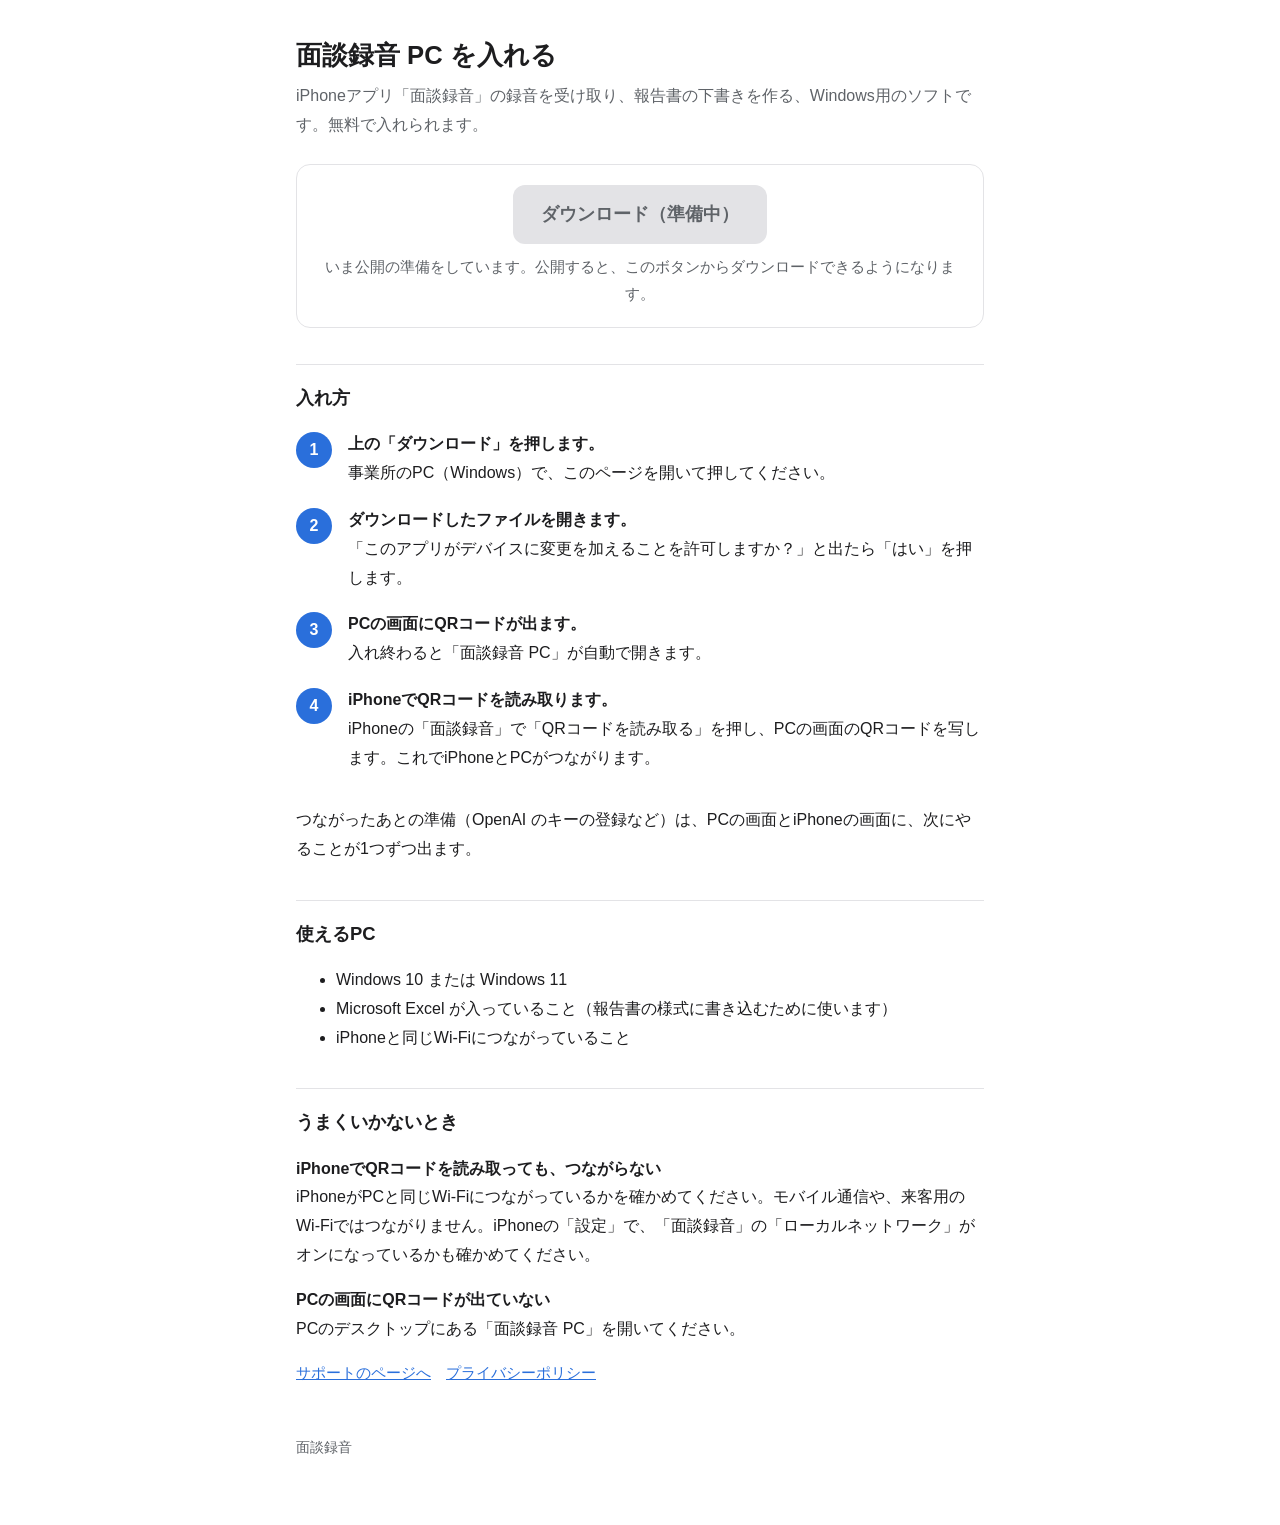
==== pc/index.html @ 1f76a55d "PCソフト「面談録音 PC」の入れ方のページを足す（ダウンロードは準備中）、はじめの設定の説明を新しい流れに合わせる Co-Authored-By: Claude Fable 5.2 <noreply" ====
<!doctype html>
<html lang="ja">
<head>
<meta charset="utf-8">
<meta name="viewport" content="width=device-width, initial-scale=1">
<title>面談録音 PC を入れる</title>
<link rel="stylesheet" href="../style.css">
</head>
<body>
<main>
<h1>面談録音 PC を入れる</h1>
<p class="sub">iPhoneアプリ「面談録音」の録音を受け取り、報告書の下書きを作る、Windows用のソフトです。無料で入れられます。</p>

<div class="download">
<a class="button disabled" aria-disabled="true">ダウンロード（準備中）</a>
<p class="note">いま公開の準備をしています。公開すると、このボタンからダウンロードできるようになります。</p>
</div>

<h2>入れ方</h2>
<ol class="steps">
<li><strong>上の「ダウンロード」を押します。</strong><br>事業所のPC（Windows）で、このページを開いて押してください。</li>
<li><strong>ダウンロードしたファイルを開きます。</strong><br>「このアプリがデバイスに変更を加えることを許可しますか？」と出たら「はい」を押します。</li>
<li><strong>PCの画面にQRコードが出ます。</strong><br>入れ終わると「面談録音 PC」が自動で開きます。</li>
<li><strong>iPhoneでQRコードを読み取ります。</strong><br>iPhoneの「面談録音」で「QRコードを読み取る」を押し、PCの画面のQRコードを写します。これでiPhoneとPCがつながります。</li>
</ol>
<p>つながったあとの準備（OpenAI のキーの登録など）は、PCの画面とiPhoneの画面に、次にやることが1つずつ出ます。</p>

<h2>使えるPC</h2>
<ul>
<li>Windows 10 または Windows 11</li>
<li>Microsoft Excel が入っていること（報告書の様式に書き込むために使います）</li>
<li>iPhoneと同じWi-Fiにつながっていること</li>
</ul>

<h2>うまくいかないとき</h2>
<p><strong>iPhoneでQRコードを読み取っても、つながらない</strong><br>
iPhoneがPCと同じWi-Fiにつながっているかを確かめてください。モバイル通信や、来客用のWi-Fiではつながりません。iPhoneの「設定」で、「面談録音」の「ローカルネットワーク」がオンになっているかも確かめてください。</p>
<p><strong>PCの画面にQRコードが出ていない</strong><br>
PCのデスクトップにある「面談録音 PC」を開いてください。</p>

<nav><a href="../">サポートのページへ</a>　<a href="../privacy.html">プライバシーポリシー</a></nav>
<footer>面談録音</footer>
</main>
</body>
</html>
---- style.css ----
:root { --bg: #ffffff; --text: #1d1d1f; --muted: #5f6368; --line: #e3e3e6; --accent: #2a6fdb; }
@media (prefers-color-scheme: dark) { :root { --bg: #161618; --text: #f2f2f4; --muted: #a8a8ad; --line: #34343a; --accent: #7aa7ff; } }
* { box-sizing: border-box; }
body { margin: 0; background: var(--bg); color: var(--text); font-family: -apple-system, BlinkMacSystemFont, "Hiragino Sans", "Yu Gothic UI", "Meiryo", sans-serif; line-height: 1.8; }
main { max-width: 720px; margin: 0 auto; padding: 32px 16px 64px; }
h1 { font-size: 1.6rem; margin: 0 0 4px; }
h2 { font-size: 1.15rem; margin: 36px 0 8px; padding-top: 16px; border-top: 1px solid var(--line); }
p, li { font-size: 1rem; }
.sub { color: var(--muted); margin: 0 0 24px; }
a { color: var(--accent); }
nav { margin-bottom: 24px; font-size: 0.95rem; }
footer { margin-top: 48px; color: var(--muted); font-size: 0.9rem; }
.download { margin: 24px 0 8px; padding: 20px; border: 1px solid var(--line); border-radius: 14px; text-align: center; }
.button { display: inline-block; padding: 14px 28px; border-radius: 12px; background: var(--accent); color: #fff; font-weight: 700; font-size: 1.1rem; text-decoration: none; }
.button.disabled { background: var(--line); color: var(--muted); cursor: default; }
.note { color: var(--muted); font-size: 0.92rem; margin: 10px 0 0; }
ol.steps { list-style: none; counter-reset: step; padding: 0; }
ol.steps li { counter-increment: step; position: relative; padding: 0 0 18px 52px; }
ol.steps li::before { content: counter(step); position: absolute; left: 0; top: 2px; width: 36px; height: 36px; border-radius: 50%; background: var(--accent); color: #fff; font-weight: 700; display: flex; align-items: center; justify-content: center; }
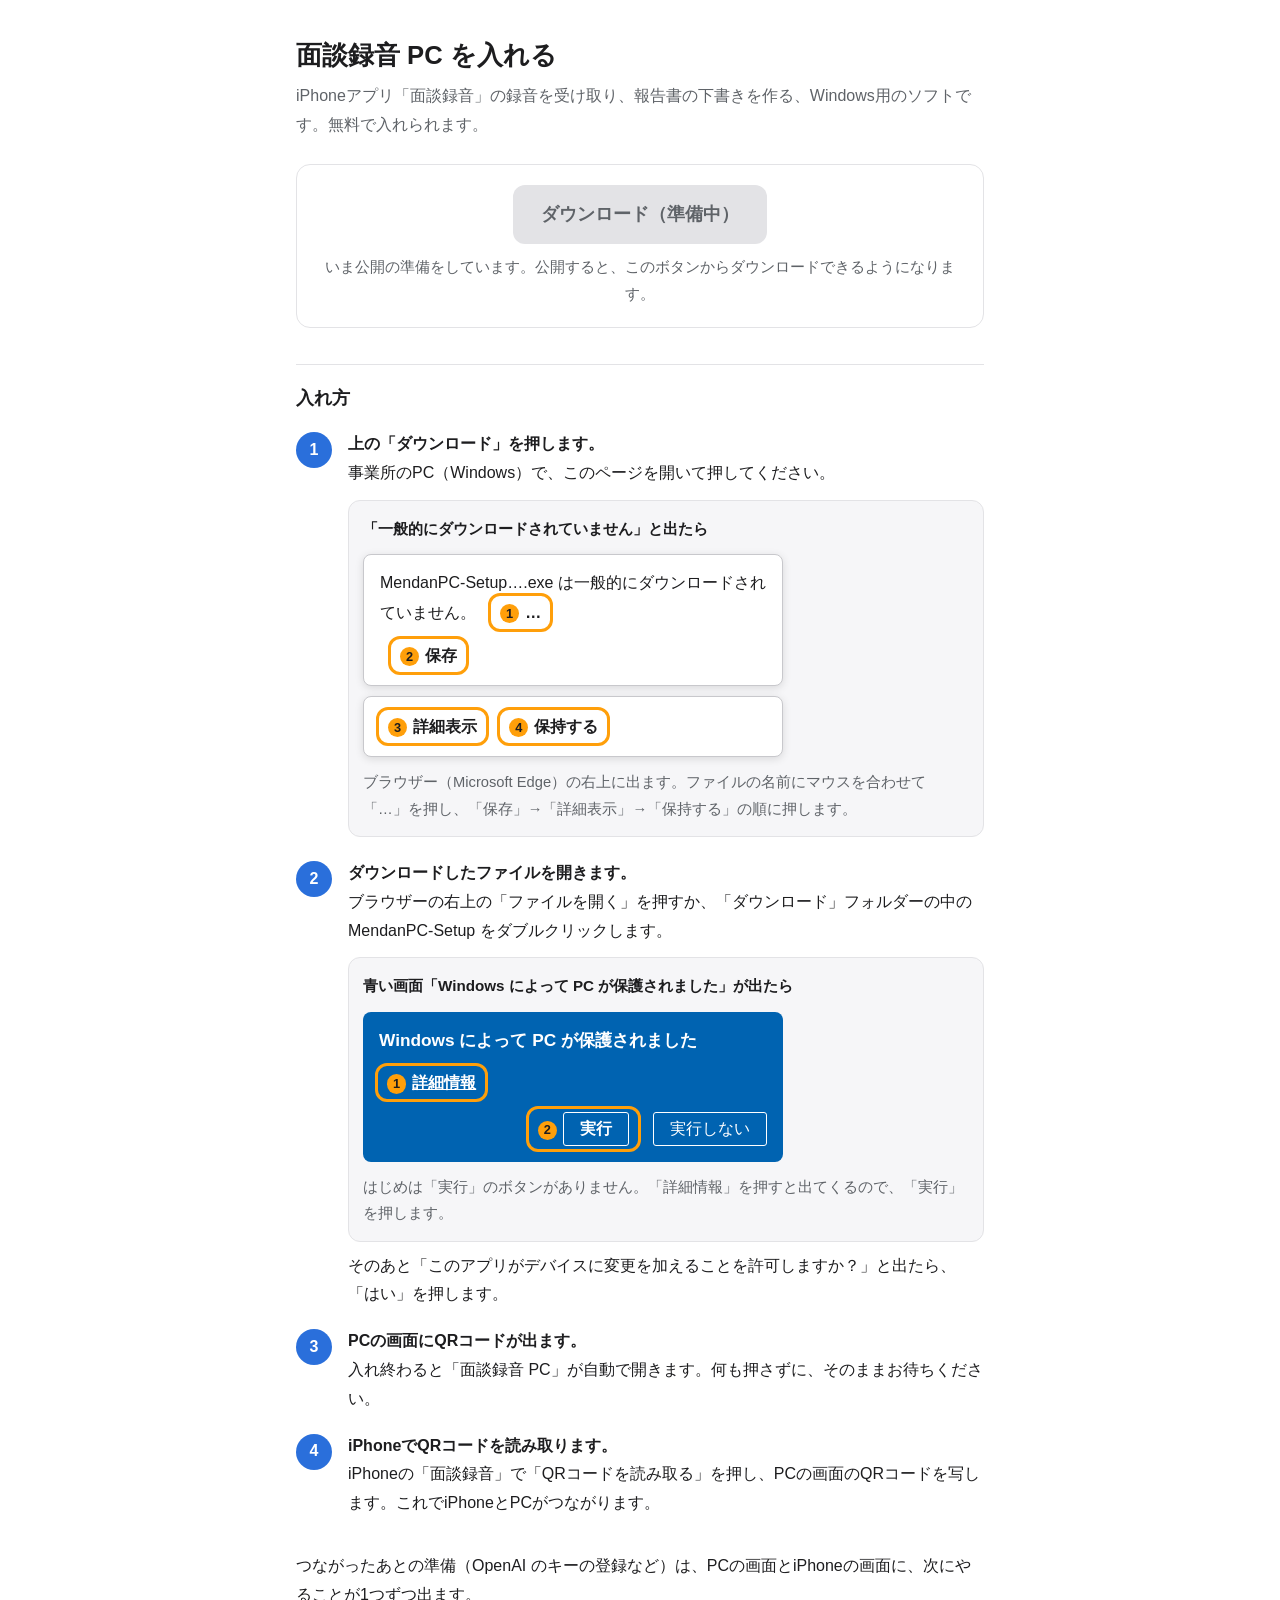
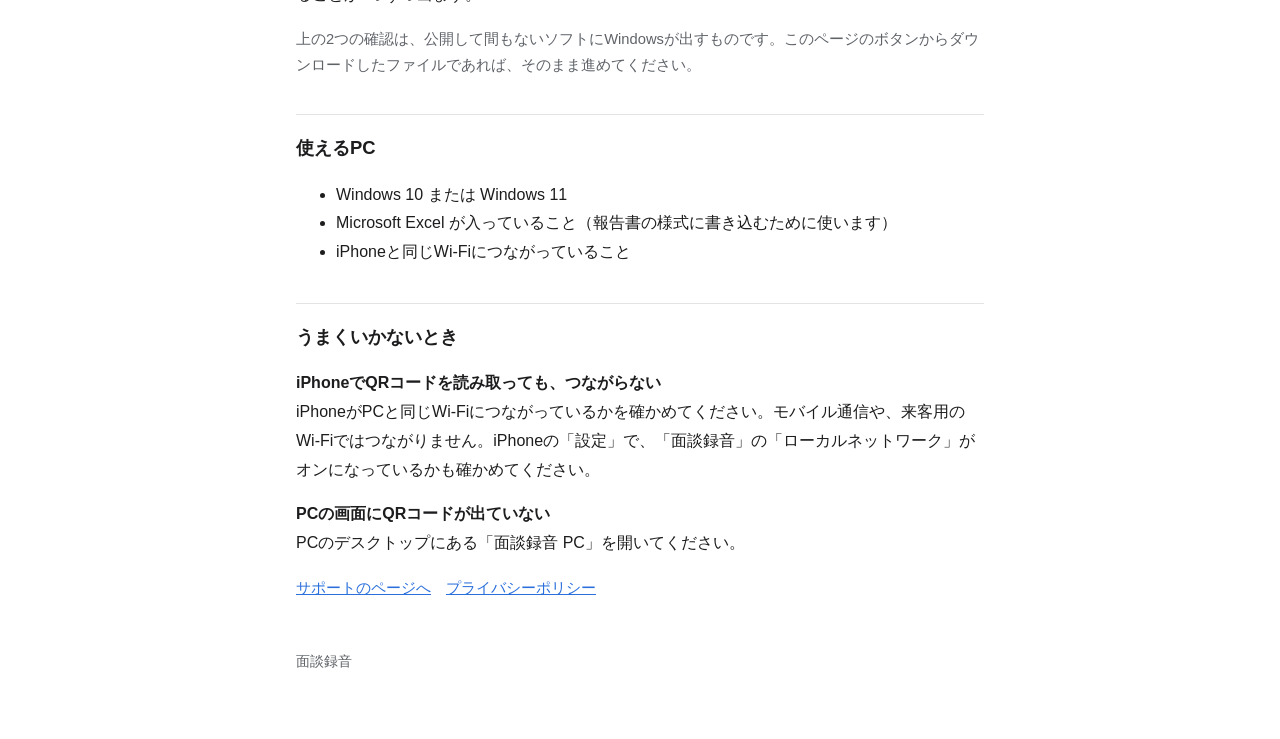
==== commit f2ab68c4: "入れ方に、Windowsの確認画面（Edgeのダウンロードの確認、青い画面）の進み方を絵つきで足す Co-Authored-By: Claude Fable 5.2 <noreply@anthropi" ====
--- a/pc/index.html
+++ b/pc/index.html
@@ -18,12 +18,36 @@
 
 <h2>入れ方</h2>
 <ol class="steps">
-<li><strong>上の「ダウンロード」を押します。</strong><br>事業所のPC（Windows）で、このページを開いて押してください。</li>
-<li><strong>ダウンロードしたファイルを開きます。</strong><br>「このアプリがデバイスに変更を加えることを許可しますか？」と出たら「はい」を押します。</li>
-<li><strong>PCの画面にQRコードが出ます。</strong><br>入れ終わると「面談録音 PC」が自動で開きます。</li>
+<li><strong>上の「ダウンロード」を押します。</strong><br>事業所のPC（Windows）で、このページを開いて押してください。
+<div class="shot">
+<p class="shot-title">「一般的にダウンロードされていません」と出たら</p>
+<div class="win edge">
+<p>MendanPC-Setup….exe は一般的にダウンロードされていません。　<span class="press"><span class="n">1</span>…</span></p>
+<p class="menu"><span class="press"><span class="n">2</span>保存</span></p>
+</div>
+<div class="win edge">
+<p><span class="press"><span class="n">3</span>詳細表示</span>　<span class="press"><span class="n">4</span>保持する</span></p>
+</div>
+<p class="shot-note">ブラウザー（Microsoft Edge）の右上に出ます。ファイルの名前にマウスを合わせて「…」を押し、「保存」→「詳細表示」→「保持する」の順に押します。</p>
+</div>
+</li>
+<li><strong>ダウンロードしたファイルを開きます。</strong><br>ブラウザーの右上の「ファイルを開く」を押すか、「ダウンロード」フォルダーの中の MendanPC-Setup をダブルクリックします。
+<div class="shot">
+<p class="shot-title">青い画面「Windows によって PC が保護されました」が出たら</p>
+<div class="win blue">
+<p class="head">Windows によって PC が保護されました</p>
+<p><span class="press"><span class="n">1</span><u>詳細情報</u></span></p>
+<p class="buttons"><span class="press"><span class="n">2</span><span class="btnlike">実行</span></span>　<span class="btnlike">実行しない</span></p>
+</div>
+<p class="shot-note">はじめは「実行」のボタンがありません。「詳細情報」を押すと出てくるので、「実行」を押します。</p>
+</div>
+<p class="after">そのあと「このアプリがデバイスに変更を加えることを許可しますか？」と出たら、「はい」を押します。</p>
+</li>
+<li><strong>PCの画面にQRコードが出ます。</strong><br>入れ終わると「面談録音 PC」が自動で開きます。何も押さずに、そのままお待ちください。</li>
 <li><strong>iPhoneでQRコードを読み取ります。</strong><br>iPhoneの「面談録音」で「QRコードを読み取る」を押し、PCの画面のQRコードを写します。これでiPhoneとPCがつながります。</li>
 </ol>
 <p>つながったあとの準備（OpenAI のキーの登録など）は、PCの画面とiPhoneの画面に、次にやることが1つずつ出ます。</p>
+<p class="note">上の2つの確認は、公開して間もないソフトにWindowsが出すものです。このページのボタンからダウンロードしたファイルであれば、そのまま進めてください。</p>
 
 <h2>使えるPC</h2>
 <ul>
--- a/style.css
+++ b/style.css
@@ -1,5 +1,5 @@
-:root { --bg: #ffffff; --text: #1d1d1f; --muted: #5f6368; --line: #e3e3e6; --accent: #2a6fdb; }
-@media (prefers-color-scheme: dark) { :root { --bg: #161618; --text: #f2f2f4; --muted: #a8a8ad; --line: #34343a; --accent: #7aa7ff; } }
+:root { --bg: #ffffff; --text: #1d1d1f; --muted: #5f6368; --line: #e3e3e6; --accent: #2a6fdb; --panel: #f6f6f8; }
+@media (prefers-color-scheme: dark) { :root { --bg: #161618; --text: #f2f2f4; --muted: #a8a8ad; --line: #34343a; --accent: #7aa7ff; --panel: #1e1e22; } }
 * { box-sizing: border-box; }
 body { margin: 0; background: var(--bg); color: var(--text); font-family: -apple-system, BlinkMacSystemFont, "Hiragino Sans", "Yu Gothic UI", "Meiryo", sans-serif; line-height: 1.8; }
 main { max-width: 720px; margin: 0 auto; padding: 32px 16px 64px; }
@@ -17,3 +17,19 @@
 ol.steps { list-style: none; counter-reset: step; padding: 0; }
 ol.steps li { counter-increment: step; position: relative; padding: 0 0 18px 52px; }
 ol.steps li::before { content: counter(step); position: absolute; left: 0; top: 2px; width: 36px; height: 36px; border-radius: 50%; background: var(--accent); color: #fff; font-weight: 700; display: flex; align-items: center; justify-content: center; }
+.shot { margin: 12px 0 4px; padding: 14px; border: 1px solid var(--line); border-radius: 12px; background: var(--panel); }
+.shot-title { margin: 0 0 12px; font-weight: 700; font-size: 0.95rem; }
+.shot-note { margin: 12px 0 0; color: var(--muted); font-size: 0.92rem; }
+.after { margin: 10px 0 0; }
+.win { border-radius: 8px; padding: 14px 16px; font-size: 0.92rem; line-height: 1.7; max-width: 420px; }
+.win + .win { margin-top: 10px; }
+.win p { margin: 0 0 12px; }
+.win p:last-child { margin-bottom: 0; }
+.win.edge { background: #ffffff; color: #1d1d1f; border: 1px solid #c8c8cc; box-shadow: 0 2px 8px rgba(0, 0, 0, 0.12); }
+.win.edge .menu { padding-left: 12px; }
+.win.blue { background: #0063b1; color: #ffffff; }
+.win .head { font-size: 1.08rem; font-weight: 600; }
+.win .buttons { text-align: right; }
+.btnlike { display: inline-block; padding: 2px 16px; border: 1px solid currentColor; border-radius: 3px; }
+.press { display: inline-block; padding: 2px 8px; border-radius: 8px; outline: 3px solid #ff9f0a; outline-offset: 1px; font-weight: 700; white-space: nowrap; }
+.press .n { display: inline-flex; align-items: center; justify-content: center; width: 1.5em; height: 1.5em; margin-right: 6px; border-radius: 50%; background: #ff9f0a; color: #1d1d1f; font-size: 0.8em; font-weight: 700; }
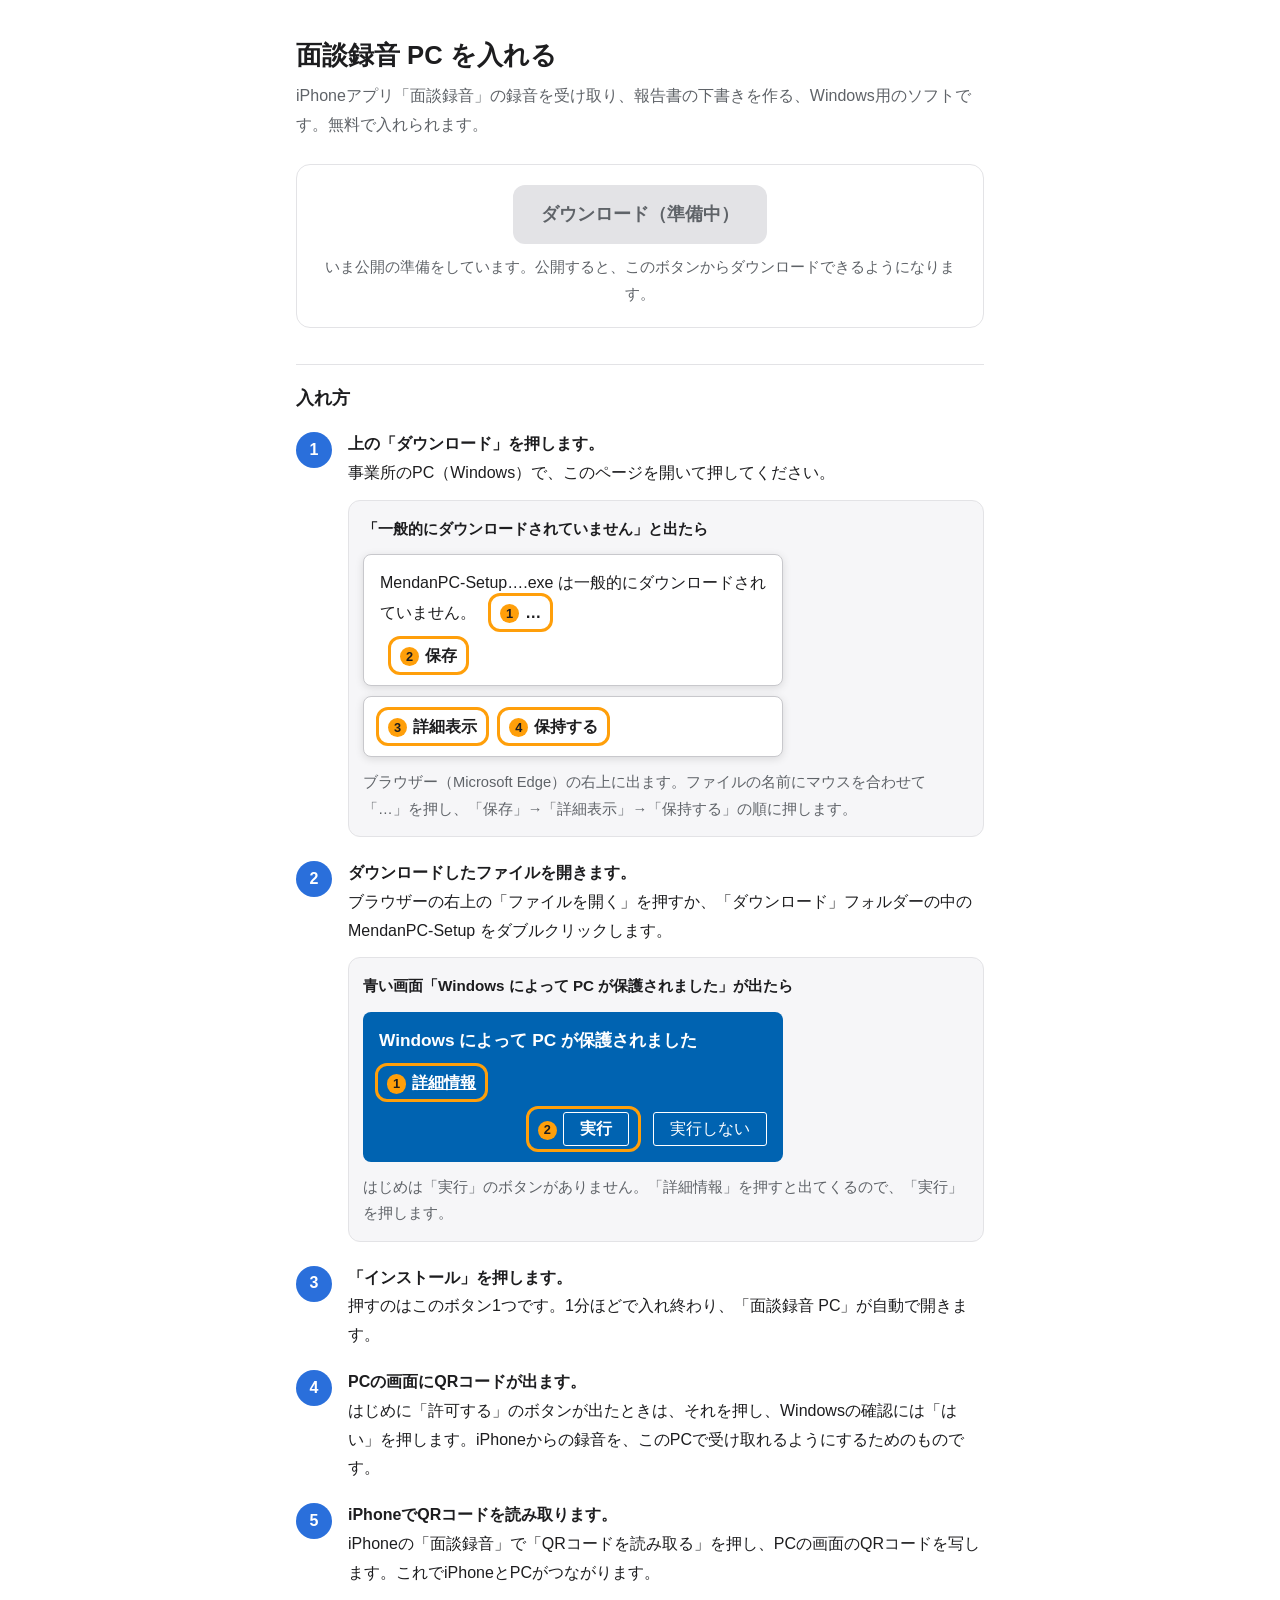
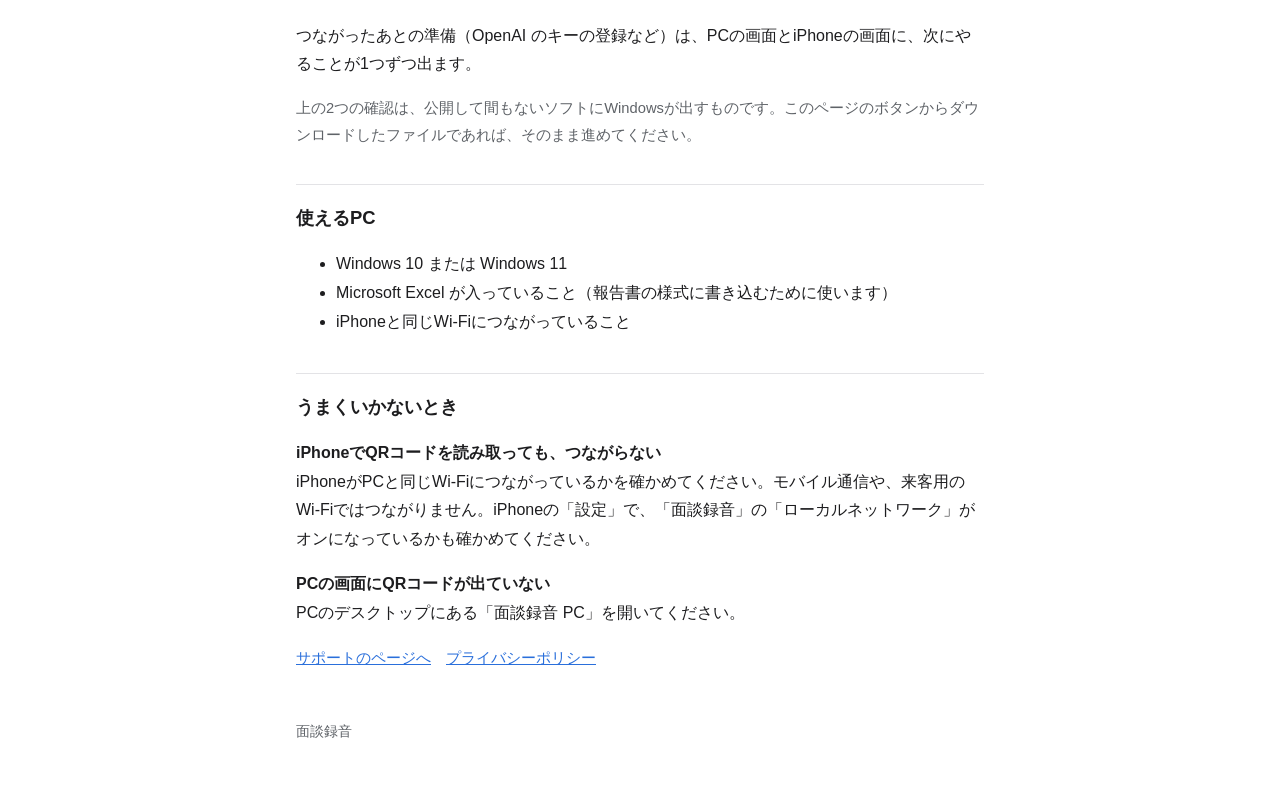
==== commit 9440dd43: "入れ方を、PCソフトの今の作りに合わせる（インストールはボタン1つ、通信の許可は最初の画面で） Co-Authored-By: Claude Fable 5.2 <noreply@anthropic." ====
--- a/pc/index.html
+++ b/pc/index.html
@@ -41,9 +41,9 @@
 </div>
 <p class="shot-note">はじめは「実行」のボタンがありません。「詳細情報」を押すと出てくるので、「実行」を押します。</p>
 </div>
-<p class="after">そのあと「このアプリがデバイスに変更を加えることを許可しますか？」と出たら、「はい」を押します。</p>
 </li>
-<li><strong>PCの画面にQRコードが出ます。</strong><br>入れ終わると「面談録音 PC」が自動で開きます。何も押さずに、そのままお待ちください。</li>
+<li><strong>「インストール」を押します。</strong><br>押すのはこのボタン1つです。1分ほどで入れ終わり、「面談録音 PC」が自動で開きます。</li>
+<li><strong>PCの画面にQRコードが出ます。</strong><br>はじめに「許可する」のボタンが出たときは、それを押し、Windowsの確認には「はい」を押します。iPhoneからの録音を、このPCで受け取れるようにするためのものです。</li>
 <li><strong>iPhoneでQRコードを読み取ります。</strong><br>iPhoneの「面談録音」で「QRコードを読み取る」を押し、PCの画面のQRコードを写します。これでiPhoneとPCがつながります。</li>
 </ol>
 <p>つながったあとの準備（OpenAI のキーの登録など）は、PCの画面とiPhoneの画面に、次にやることが1つずつ出ます。</p>
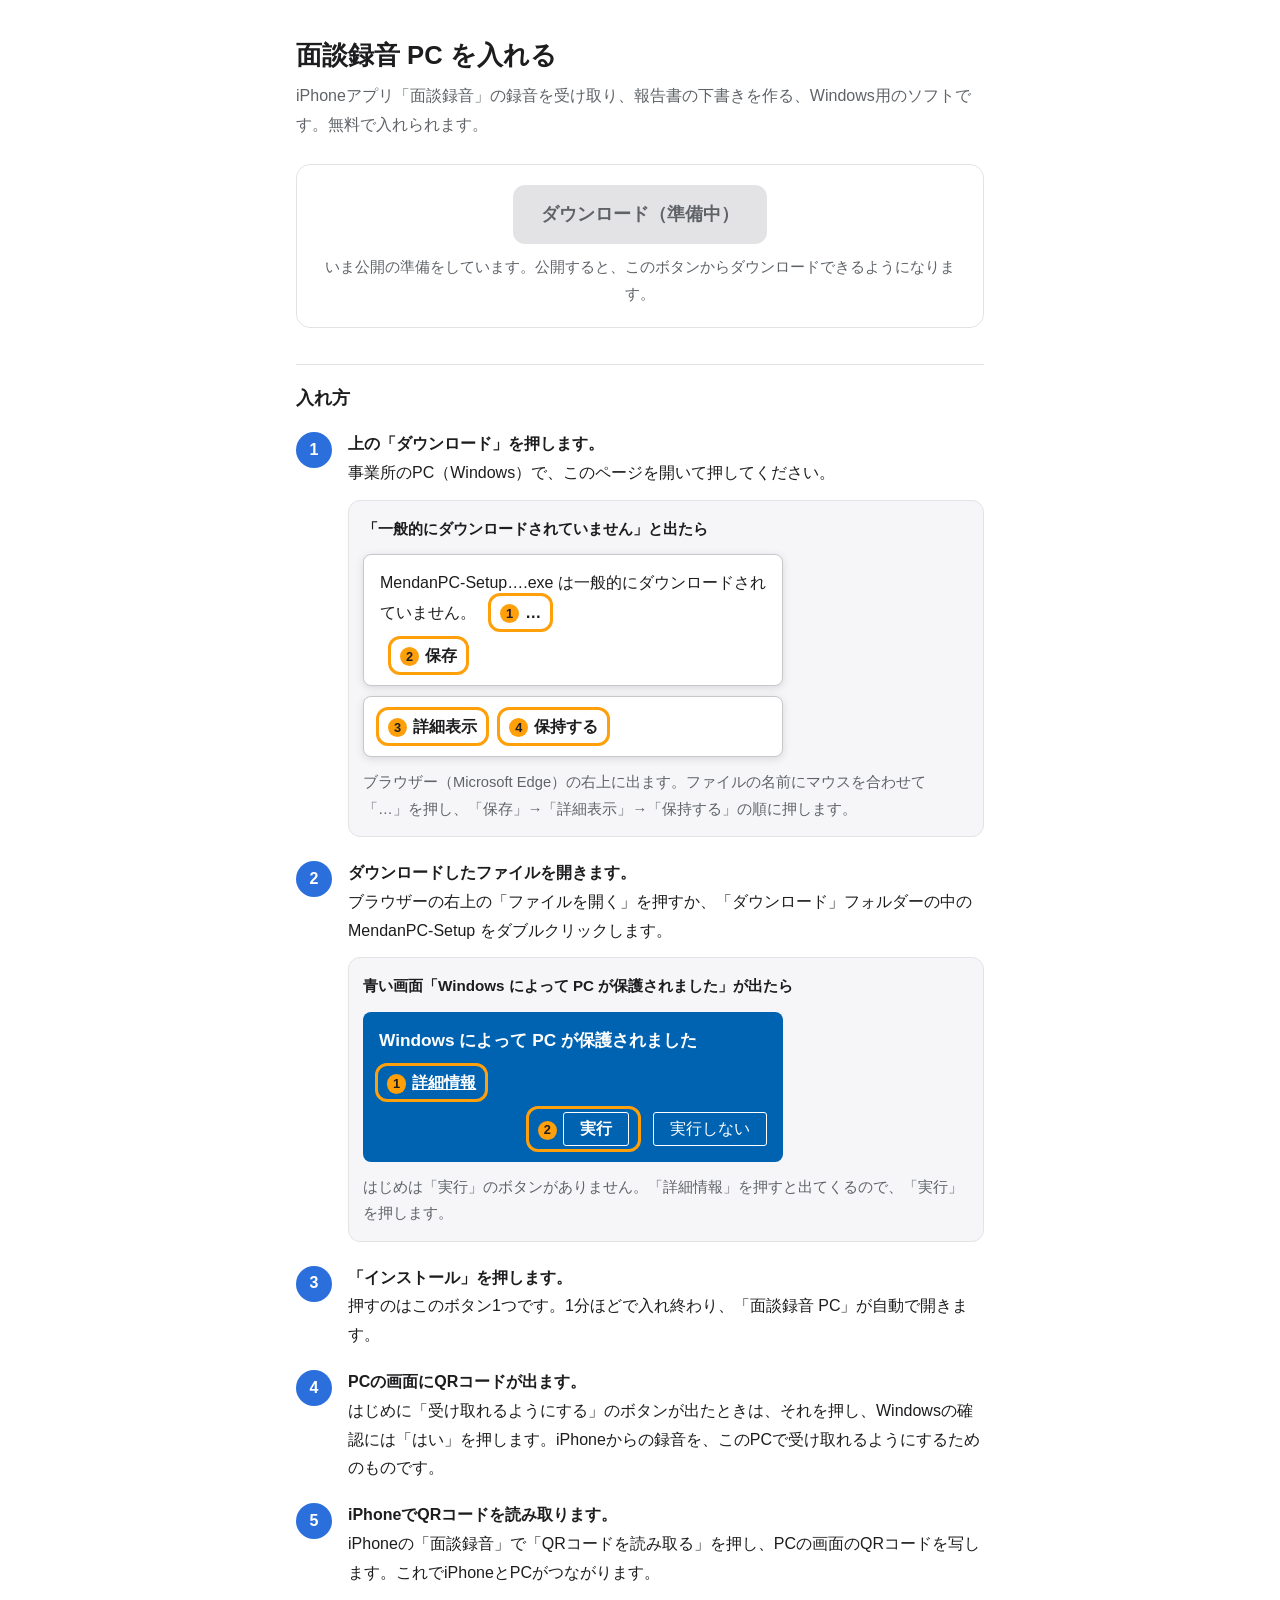
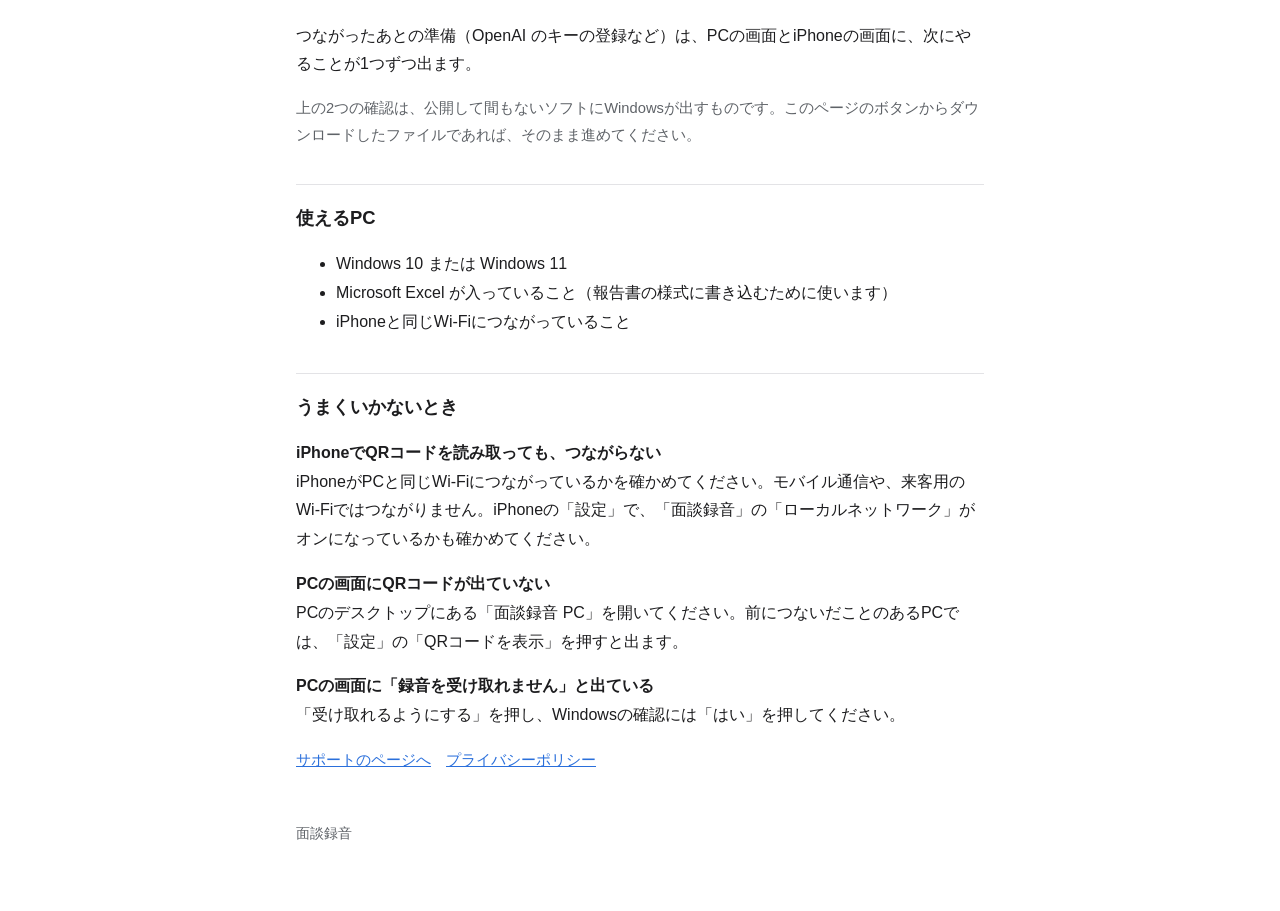
==== commit c1820504: "PCソフト 0.2.0 の画面の言葉に合わせる（「受け取れるようにする」「QRコードを表示」） Co-Authored-By: Claude Fable 5.2 <noreply@anthropic." ====
--- a/pc/index.html
+++ b/pc/index.html
@@ -43,7 +43,7 @@
 </div>
 </li>
 <li><strong>「インストール」を押します。</strong><br>押すのはこのボタン1つです。1分ほどで入れ終わり、「面談録音 PC」が自動で開きます。</li>
-<li><strong>PCの画面にQRコードが出ます。</strong><br>はじめに「許可する」のボタンが出たときは、それを押し、Windowsの確認には「はい」を押します。iPhoneからの録音を、このPCで受け取れるようにするためのものです。</li>
+<li><strong>PCの画面にQRコードが出ます。</strong><br>はじめに「受け取れるようにする」のボタンが出たときは、それを押し、Windowsの確認には「はい」を押します。iPhoneからの録音を、このPCで受け取れるようにするためのものです。</li>
 <li><strong>iPhoneでQRコードを読み取ります。</strong><br>iPhoneの「面談録音」で「QRコードを読み取る」を押し、PCの画面のQRコードを写します。これでiPhoneとPCがつながります。</li>
 </ol>
 <p>つながったあとの準備（OpenAI のキーの登録など）は、PCの画面とiPhoneの画面に、次にやることが1つずつ出ます。</p>
@@ -60,7 +60,9 @@
 <p><strong>iPhoneでQRコードを読み取っても、つながらない</strong><br>
 iPhoneがPCと同じWi-Fiにつながっているかを確かめてください。モバイル通信や、来客用のWi-Fiではつながりません。iPhoneの「設定」で、「面談録音」の「ローカルネットワーク」がオンになっているかも確かめてください。</p>
 <p><strong>PCの画面にQRコードが出ていない</strong><br>
-PCのデスクトップにある「面談録音 PC」を開いてください。</p>
+PCのデスクトップにある「面談録音 PC」を開いてください。前につないだことのあるPCでは、「設定」の「QRコードを表示」を押すと出ます。</p>
+<p><strong>PCの画面に「録音を受け取れません」と出ている</strong><br>
+「受け取れるようにする」を押し、Windowsの確認には「はい」を押してください。</p>
 
 <nav><a href="../">サポートのページへ</a>　<a href="../privacy.html">プライバシーポリシー</a></nav>
 <footer>面談録音</footer>
